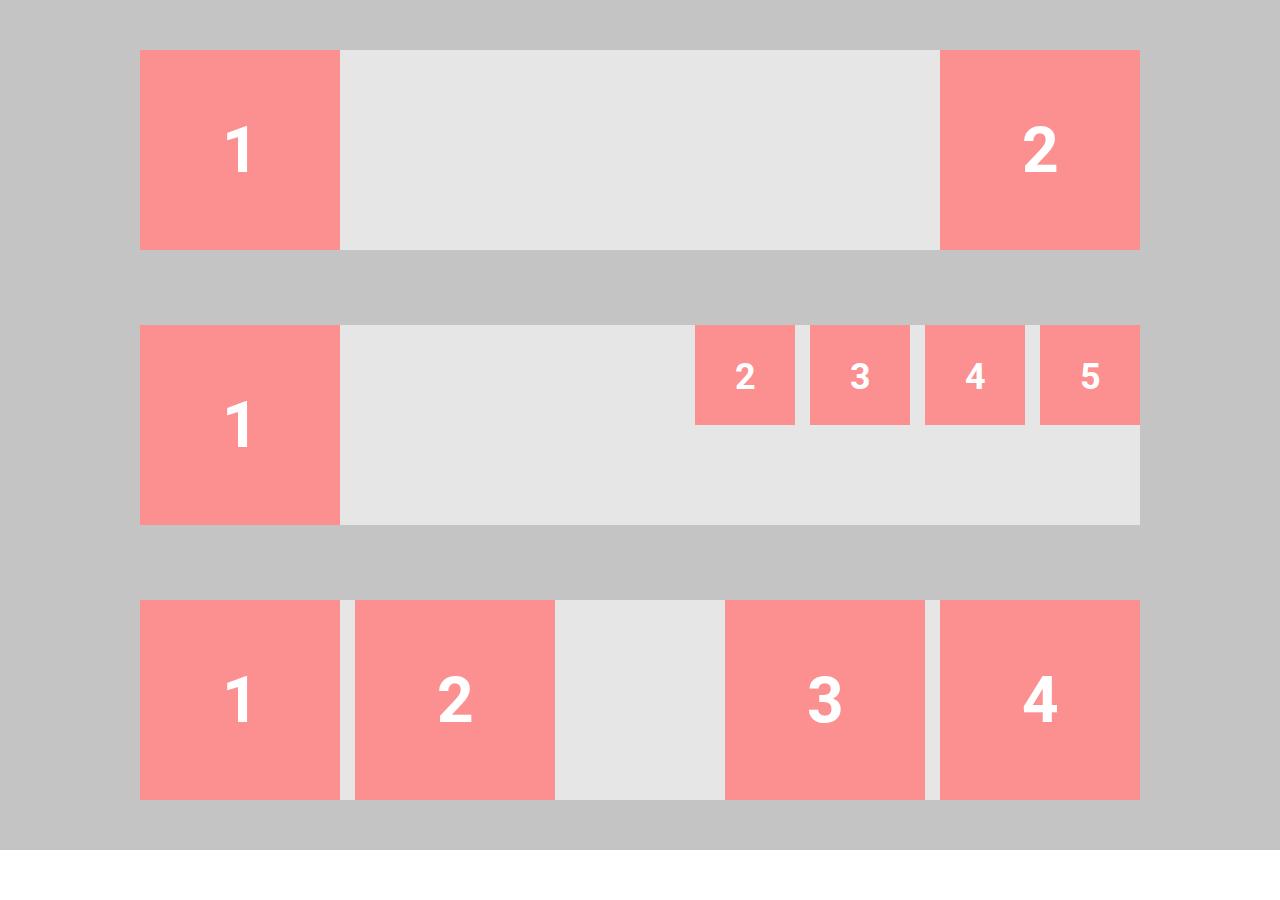
==== index.html @ e676bbd2 "add boxes" ====
<!DOCTYPE html>
<html lang="en">

<head>
    <meta charset="UTF-8">
    <meta http-equiv="X-UA-Compatible" content="IE=edge">
    <meta name="viewport" content="width=, initial-scale=1.0">
    <title>Floats</title>
    <link rel="stylesheet" href="./fonts/font.css">
    <link rel="stylesheet" href="./css/style.css">
</head>

<body>
    <main>
        <section class="wrapper">
            <div class="container_1">
                <div class="box_1">1</div>
                <div class="box_2">2</div>
            </div>
            <p>&nbsp;</p>
            <div class="container_2">
                <div class="box_3">1</div>
                <div class="box_4">5</div>
                <div class="box_5">4</div>
                <div class="box_6">3</div>
                <div class="box_7">2</div>
            </div>
            <p>&nbsp;</p>
            <div class="container_3">
                <div class="box_8">1</div>
                <div class="box_9">2</div>
                <div class="box_10">4</div>
                <div class="box_11">3</div>
            </div>
        </section>
    </main>
</body>

</html>
---- fonts/font.css ----
@font-face {
  font-family: 'Roboto';
  src: url('Roboto-Regular.woff') format('woff'),
       url('Roboto-Regular.woff2') format('woff2');
  font-weight: 400;
  font-style: normal;
}

@font-face {
  font-family: 'Roboto';
  src: url('Roboto-Medium.woff') format('woff'),
       url('Roboto-Medium.woff2') format('woff2');
  font-weight: 500;
  font-style: normal;
}

@font-face {
  font-family: 'Roboto';
  src: url('Roboto-Bold.woff') format('woff'),
       url('Roboto-Bold.woff2') format('woff2');
  font-weight: 700;
  font-style: normal;
}
---- css/style.css ----
*, ::before, ::after {
    margin: 0;
    padding: 0;
    box-sizing: border-box;
}

img {
    max-width: 100%;
}

a {
    text-decoration: none;
    color: inherit;  
}

html {
    font-family: 'Roboto', sans-serif;
    font-size: 64px;
    font-weight: 700;
    color: #FFFFFF;
    font-style: normal;
    text-align: center;
}

.wrapper {
    background-color: #C4C4C4;
    padding: 50px;
}

.container_1, .container_2, .container_3 {
    width: 1000px;
    height: 200px;
    background-color: #E6E6E6;
    margin: auto;
}

.box_1, .box_2, .box_3, .box_8, .box_9, .box_10, .box_11 {
    width: 200px;
    height: 200px;
    background-color: #FC8F8F;
    padding-top: 63px;
}

.box_4, .box_5, .box_6, .box_7 {
    width: 100px;
    height: 100px;
    background-color: #FC8F8F;
    padding-top: 31px;
    font-size: 36px;
}

.box_1 {
    float: left;
}

.box_2 {
    float: right;
}

.box_3 {
    float: left;
}

.box_4 {
    float: right;
    margin-left: 15px;
}

.box_5 {
    float: right;
    margin-left: 15px;
}

.box_6 {
    float: right;
    margin-left: 15px;
}

.box_7 {
    float: right;
    margin-left: 15px;
}

.box_8 {
    float: left;
    margin-right: 15px;
}

.box_9 {
    float: left;
}

.box_10 {
    float: right;
    margin-left: 15px;
}

.box_11 {
    float: right;
}
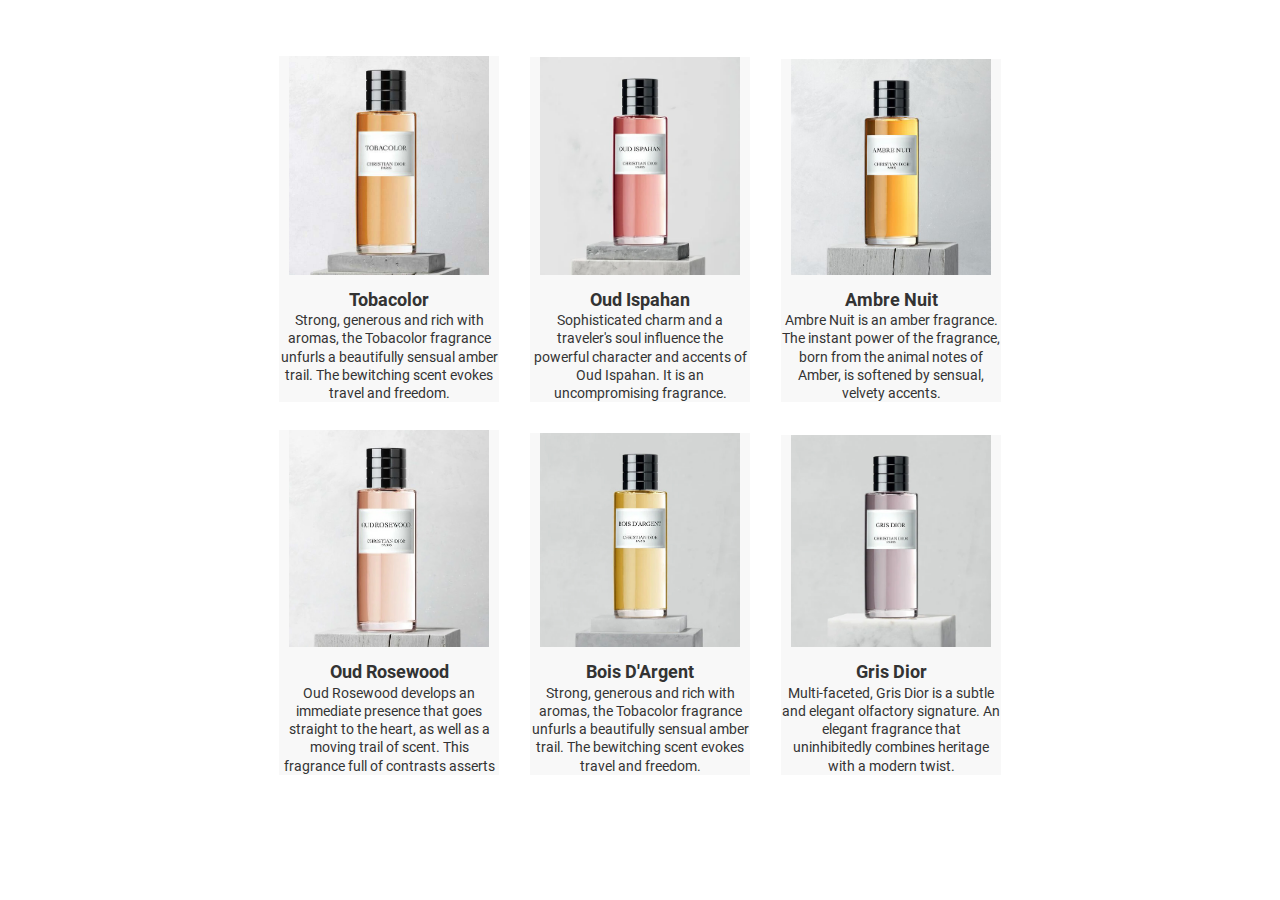
==== commit e92c8d9a: "add photos" ====
--- a/index.html
+++ b/index.html
@@ -5,34 +5,76 @@
     <meta charset="UTF-8">
     <meta http-equiv="X-UA-Compatible" content="IE=edge">
     <meta name="viewport" content="width=, initial-scale=1.0">
-    <title>Floats</title>
+    <title>Cards</title>
     <link rel="stylesheet" href="./fonts/font.css">
     <link rel="stylesheet" href="./css/style.css">
 </head>
 
 <body>
     <main>
-        <section class="wrapper">
-            <div class="container_1">
-                <div class="box_1">1</div>
-                <div class="box_2">2</div>
+        <div class="container">
+            <div class="card">
+                <img src="./img/tobacolor.jpg" alt="Tobacolor" width="200">
+                <h1>
+                    Tobacolor
+                </h1>
+                <p>
+                    Strong, generous and rich with aromas, the Tobacolor fragrance unfurls a beautifully sensual amber
+                    trail. The bewitching scent evokes travel and freedom.
+                </p>
             </div>
-            <p>&nbsp;</p>
-            <div class="container_2">
-                <div class="box_3">1</div>
-                <div class="box_4">5</div>
-                <div class="box_5">4</div>
-                <div class="box_6">3</div>
-                <div class="box_7">2</div>
+            <div class="card">
+                <img src="./img/oud_ispahan.jpg" alt="Oud Ispahan" width="200">
+                <h1>
+                    Oud Ispahan
+                </h1>
+                <p>
+                    Sophisticated charm and a traveler's soul influence the powerful character and accents of Oud
+                    Ispahan. It is an uncompromising fragrance.
+                </p>
             </div>
-            <p>&nbsp;</p>
-            <div class="container_3">
-                <div class="box_8">1</div>
-                <div class="box_9">2</div>
-                <div class="box_10">4</div>
-                <div class="box_11">3</div>
+            <div class="card">
+                <img src="./img/ambre_nuit.jpg" alt="Ambre Nuit" width="200">
+                <h1>
+                    Ambre Nuit
+                </h1>
+                <p>
+                    Ambre Nuit is an amber fragrance. The instant power of the fragrance, born from the animal notes of
+                    Amber, is softened by sensual, velvety accents.
+                </p>
             </div>
-        </section>
+            <p class="clearfix"></p>
+            <div class="card">
+                <img src="./img/oud_rosewood.jpg" alt="Oud Rosewood" width="200">
+                <h1>
+                    Oud Rosewood
+                </h1>
+                <p>
+                    Oud Rosewood develops an immediate presence that goes straight to the heart, as well as a moving
+                    trail of scent. This fragrance full of contrasts asserts
+                </p>
+            </div>
+            <div class="card">
+                <img src="./img/bois_dargent.jpg" alt="Bois D'Argent" width="200">
+                <h1>
+                    Bois D'Argent
+                </h1>
+                <p>
+                    Strong, generous and rich with aromas, the Tobacolor fragrance unfurls a beautifully sensual amber
+                    trail. The bewitching scent evokes travel and freedom.
+                </p>
+            </div>
+            <div class="card">
+                <img src="./img/gris_dior.jpg" alt="Gris Dior" width="200">
+                <h1>
+                    Gris Dior
+                </h1>
+                <p>
+                    Multi-faceted, Gris Dior is a subtle and elegant olfactory signature. An elegant fragrance that
+                    uninhibitedly combines heritage with a modern twist.
+                </p>
+            </div>
+        </div>
     </main>
 </body>
 
--- a/css/style.css
+++ b/css/style.css
@@ -6,6 +6,7 @@
 
 img {
     max-width: 100%;
+    padding-bottom: 0.7rem;
 }
 
 a {
@@ -15,86 +16,34 @@
 
 html {
     font-family: 'Roboto', sans-serif;
-    font-size: 64px;
-    font-weight: 700;
-    color: #FFFFFF;
+    font-size: 14px;
+    line-height: 1.3;
+    font-weight: 400;
     font-style: normal;
     text-align: center;
+    color: #333333;
 }
 
-.wrapper {
-    background-color: #C4C4C4;
-    padding: 50px;
+.container {
+    max-width: 800px;
+    margin-left: auto;
+    margin-right: auto;
+    margin-top: 3rem;
 }
 
-.container_1, .container_2, .container_3 {
-    width: 1000px;
-    height: 200px;
-    background-color: #E6E6E6;
-    margin: auto;
+.card {
+    max-width: 220px;
+    display: inline-block;
+    background-color: #f8f8f8;
+    margin: 1rem;
 }
 
-.box_1, .box_2, .box_3, .box_8, .box_9, .box_10, .box_11 {
-    width: 200px;
-    height: 200px;
-    background-color: #FC8F8F;
-    padding-top: 63px;
+h1 {
+    font-size: 1.3rem;
+    font-weight: 700;
+    line-height: 1.6rem;
 }
 
-.box_4, .box_5, .box_6, .box_7 {
-    width: 100px;
-    height: 100px;
-    background-color: #FC8F8F;
-    padding-top: 31px;
-    font-size: 36px;
-}
-
-.box_1 {
-    float: left;
-}
-
-.box_2 {
-    float: right;
-}
-
-.box_3 {
-    float: left;
-}
-
-.box_4 {
-    float: right;
-    margin-left: 15px;
-}
-
-.box_5 {
-    float: right;
-    margin-left: 15px;
-}
-
-.box_6 {
-    float: right;
-    margin-left: 15px;
-}
-
-.box_7 {
-    float: right;
-    margin-left: 15px;
-}
-
-.box_8 {
-    float: left;
-    margin-right: 15px;
-}
-
-.box_9 {
-    float: left;
-}
-
-.box_10 {
-    float: right;
-    margin-left: 15px;
-}
-
-.box_11 {
-    float: right;
+.clearfix {
+    clear: both;
 }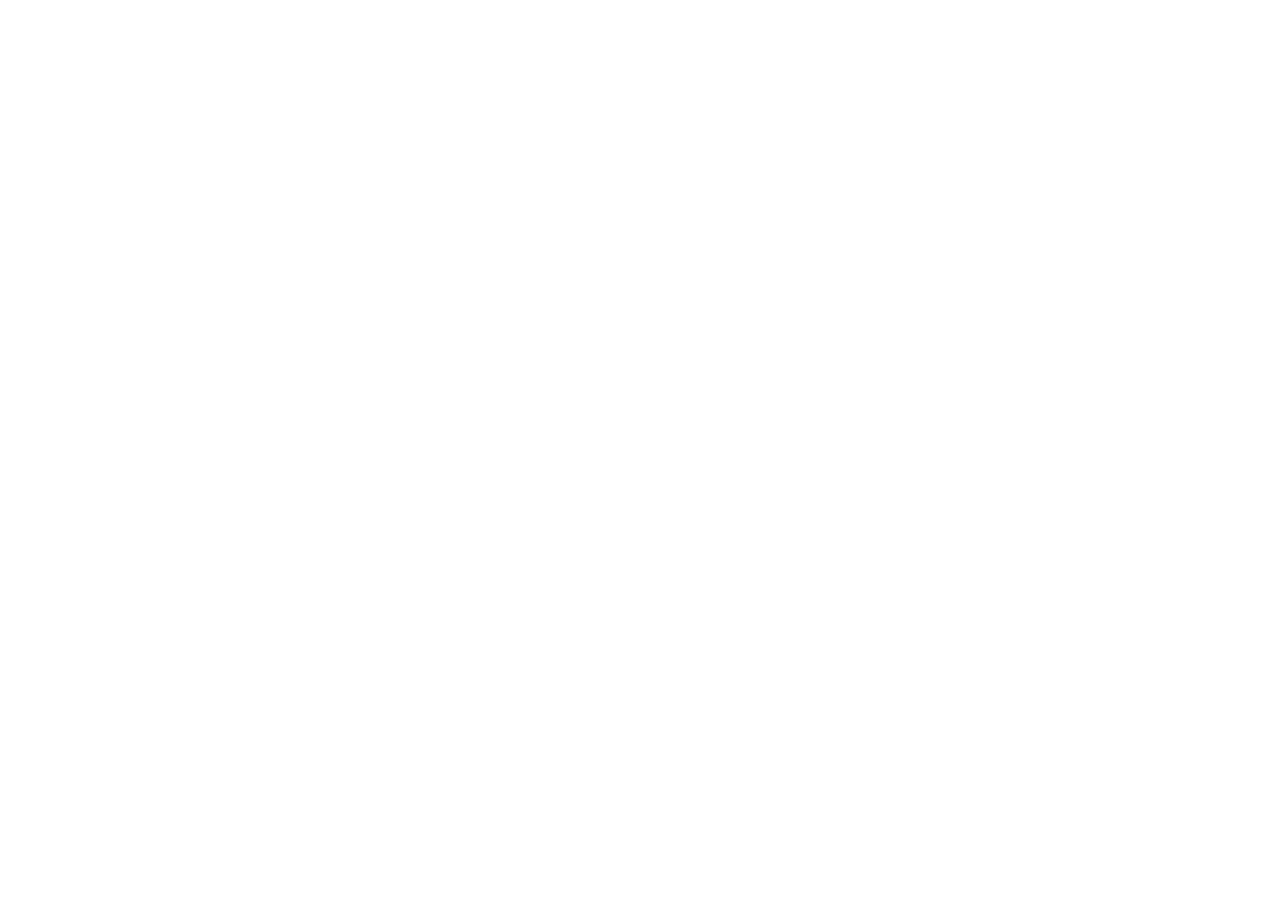
==== commit 335614fa: "updated blank page" ====
--- a/index.html
+++ b/index.html
@@ -5,77 +5,15 @@
     <meta charset="UTF-8">
     <meta http-equiv="X-UA-Compatible" content="IE=edge">
     <meta name="viewport" content="width=, initial-scale=1.0">
-    <title>Cards</title>
+    <title>Document</title>
     <link rel="stylesheet" href="./fonts/font.css">
     <link rel="stylesheet" href="./css/style.css">
 </head>
 
 <body>
-    <main>
-        <div class="container">
-            <div class="card">
-                <img src="./img/tobacolor.jpg" alt="Tobacolor" width="200">
-                <h1>
-                    Tobacolor
-                </h1>
-                <p>
-                    Strong, generous and rich with aromas, the Tobacolor fragrance unfurls a beautifully sensual amber
-                    trail. The bewitching scent evokes travel and freedom.
-                </p>
-            </div>
-            <div class="card">
-                <img src="./img/oud_ispahan.jpg" alt="Oud Ispahan" width="200">
-                <h1>
-                    Oud Ispahan
-                </h1>
-                <p>
-                    Sophisticated charm and a traveler's soul influence the powerful character and accents of Oud
-                    Ispahan. It is an uncompromising fragrance.
-                </p>
-            </div>
-            <div class="card">
-                <img src="./img/ambre_nuit.jpg" alt="Ambre Nuit" width="200">
-                <h1>
-                    Ambre Nuit
-                </h1>
-                <p>
-                    Ambre Nuit is an amber fragrance. The instant power of the fragrance, born from the animal notes of
-                    Amber, is softened by sensual, velvety accents.
-                </p>
-            </div>
-            <p class="clearfix"></p>
-            <div class="card">
-                <img src="./img/oud_rosewood.jpg" alt="Oud Rosewood" width="200">
-                <h1>
-                    Oud Rosewood
-                </h1>
-                <p>
-                    Oud Rosewood develops an immediate presence that goes straight to the heart, as well as a moving
-                    trail of scent. This fragrance full of contrasts asserts
-                </p>
-            </div>
-            <div class="card">
-                <img src="./img/bois_dargent.jpg" alt="Bois D'Argent" width="200">
-                <h1>
-                    Bois D'Argent
-                </h1>
-                <p>
-                    Strong, generous and rich with aromas, the Tobacolor fragrance unfurls a beautifully sensual amber
-                    trail. The bewitching scent evokes travel and freedom.
-                </p>
-            </div>
-            <div class="card">
-                <img src="./img/gris_dior.jpg" alt="Gris Dior" width="200">
-                <h1>
-                    Gris Dior
-                </h1>
-                <p>
-                    Multi-faceted, Gris Dior is a subtle and elegant olfactory signature. An elegant fragrance that
-                    uninhibitedly combines heritage with a modern twist.
-                </p>
-            </div>
-        </div>
-    </main>
+    <header></header>
+    <main></main>
+    <footer></footer>
 </body>
 
 </html>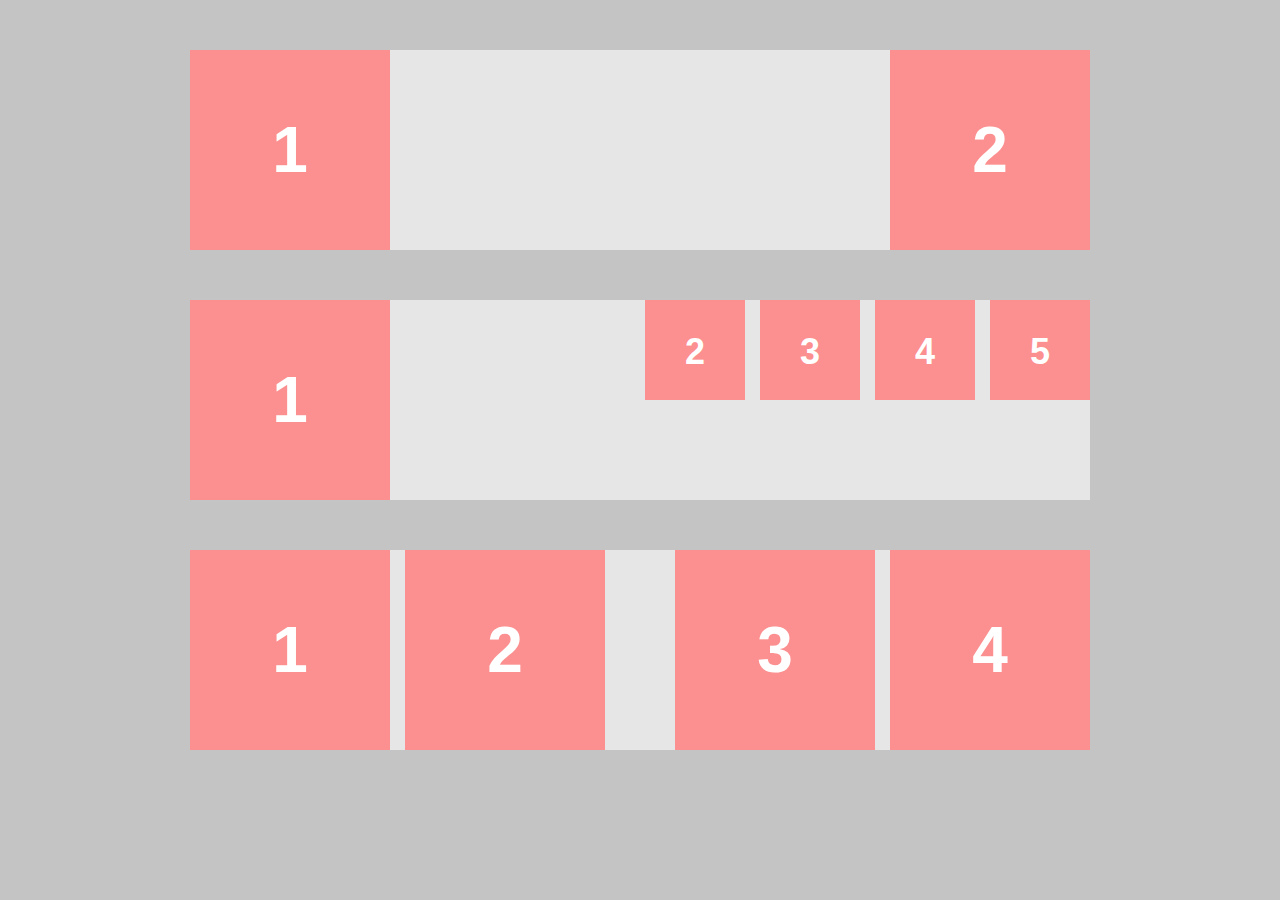
==== commit 7f31b15b: "added floats" ====
--- a/index.html
+++ b/index.html
@@ -4,16 +4,43 @@
 <head>
     <meta charset="UTF-8">
     <meta http-equiv="X-UA-Compatible" content="IE=edge">
-    <meta name="viewport" content="width=, initial-scale=1.0">
-    <title>Document</title>
+    <meta name="viewport" content="width=device-width, initial-scale=1.0">
+    <title>Floats</title>
     <link rel="stylesheet" href="./fonts/font.css">
     <link rel="stylesheet" href="./css/style.css">
 </head>
 
 <body>
-    <header></header>
-    <main></main>
-    <footer></footer>
+    <main>
+        <section class="wrapper">
+            <div class="container">
+                <div class="box_1">1</div>
+                <div class="box_2">2</div>
+                <p class="clearfix"></p>
+            </div>
+            <div class="container">
+                <div class="box_3">1</div>
+                <div class="second-right">
+                    <div class="box_4">2</div>
+                    <div class="box_5">3</div>
+                    <div class="box_6">4</div>
+                    <div class="box_7">5</div>
+                </div>
+                <p class="clearfix"></p>
+            </div>
+            <div class="container">
+                <div class="third-left">
+                    <div class="box_8">1</div>
+                    <div class="box_9">2</div>
+                </div>
+                <div class="third-right">
+                    <div class="box_10">3</div>
+                    <div class="box_11">4</div>
+                </div>
+                <p class="clearfix"></p>
+            </div>
+        </section>
+    </main>
 </body>
 
 </html>--- a/css/style.css
+++ b/css/style.css
@@ -6,7 +6,6 @@
 
 img {
     max-width: 100%;
-    padding-bottom: 0.7rem;
 }
 
 a {
@@ -16,34 +15,54 @@
 
 html {
     font-family: 'Roboto', sans-serif;
-    font-size: 14px;
-    line-height: 1.3;
-    font-weight: 400;
+    font-size: 64px;
+    font-weight: 700;
+    color: #FFFFFF;
     font-style: normal;
     text-align: center;
-    color: #333333;
+    background-color: #C4C4C4;
+}
+
+.wrapper {
+    width: 100%;
+    max-width: 1000px;
+    margin-left: auto;
+    margin-right: auto;
 }
 
 .container {
-    max-width: 800px;
-    margin-left: auto;
-    margin-right: auto;
-    margin-top: 3rem;
+    background-color: #E6E6E6;
+    margin: 50px;
 }
 
-.card {
-    max-width: 220px;
-    display: inline-block;
-    background-color: #f8f8f8;
-    margin: 1rem;
+.box_1, .box_2, .box_3, .box_8, .box_9, .box_10, .box_11 {
+    width: 200px;
+    height: 200px;
+    background-color: #FC8F8F;
+    padding: 63px;
 }
 
-h1 {
-    font-size: 1.3rem;
-    font-weight: 700;
-    line-height: 1.6rem;
+.box_4, .box_5, .box_6, .box_7 {
+    width: 100px;
+    height: 100px;
+    background-color: #FC8F8F;
+    padding-top: 31px;
+    font-size: 36px;
+    margin-left: 15px;
+}
+
+.box_1, .box_3, .box_4, .box_5, .box_6, .box_7, .box_8, .box_9, .box_10, .third-left {
+    float: left;
+}
+
+.box_2, .box_11, .second-right, .third-right {
+    float: right;
 }
 
 .clearfix {
     clear: both;
+}
+
+.box_9, .box_11 {
+    margin-left: 15px;
 }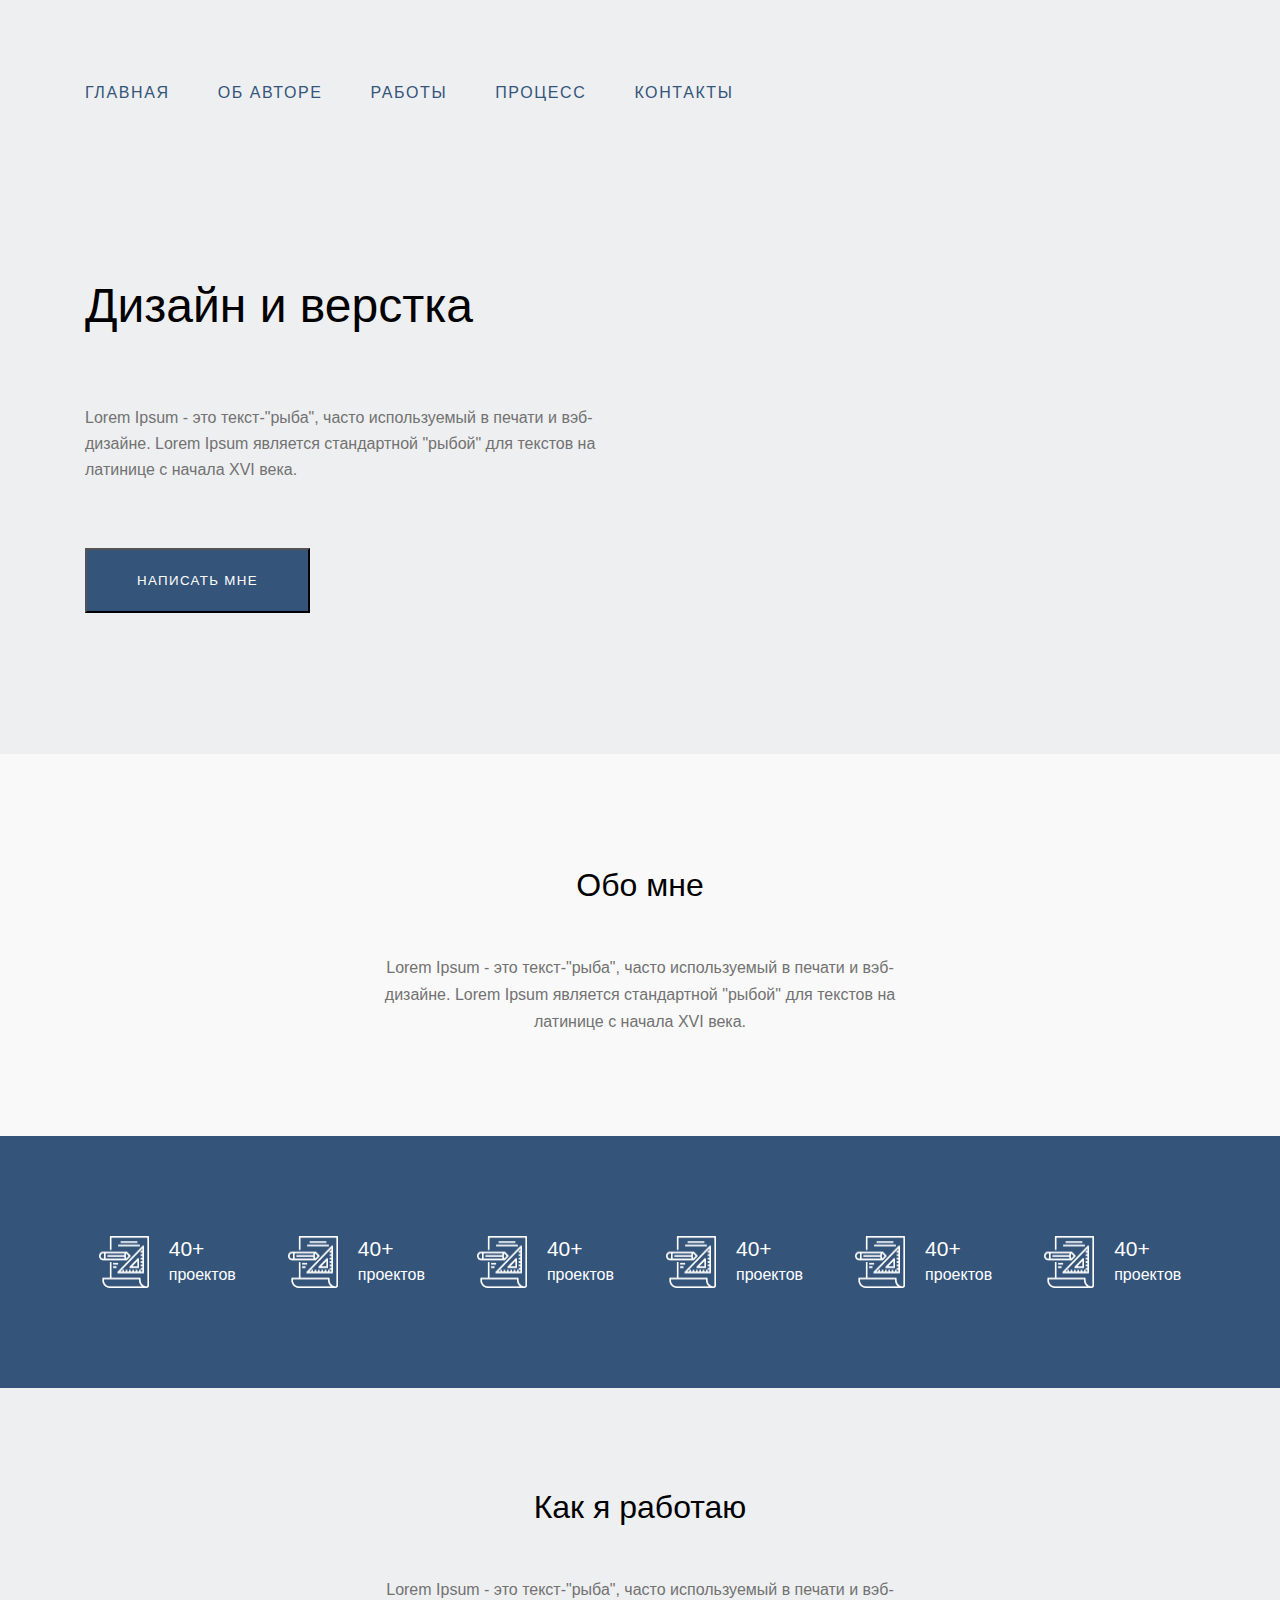
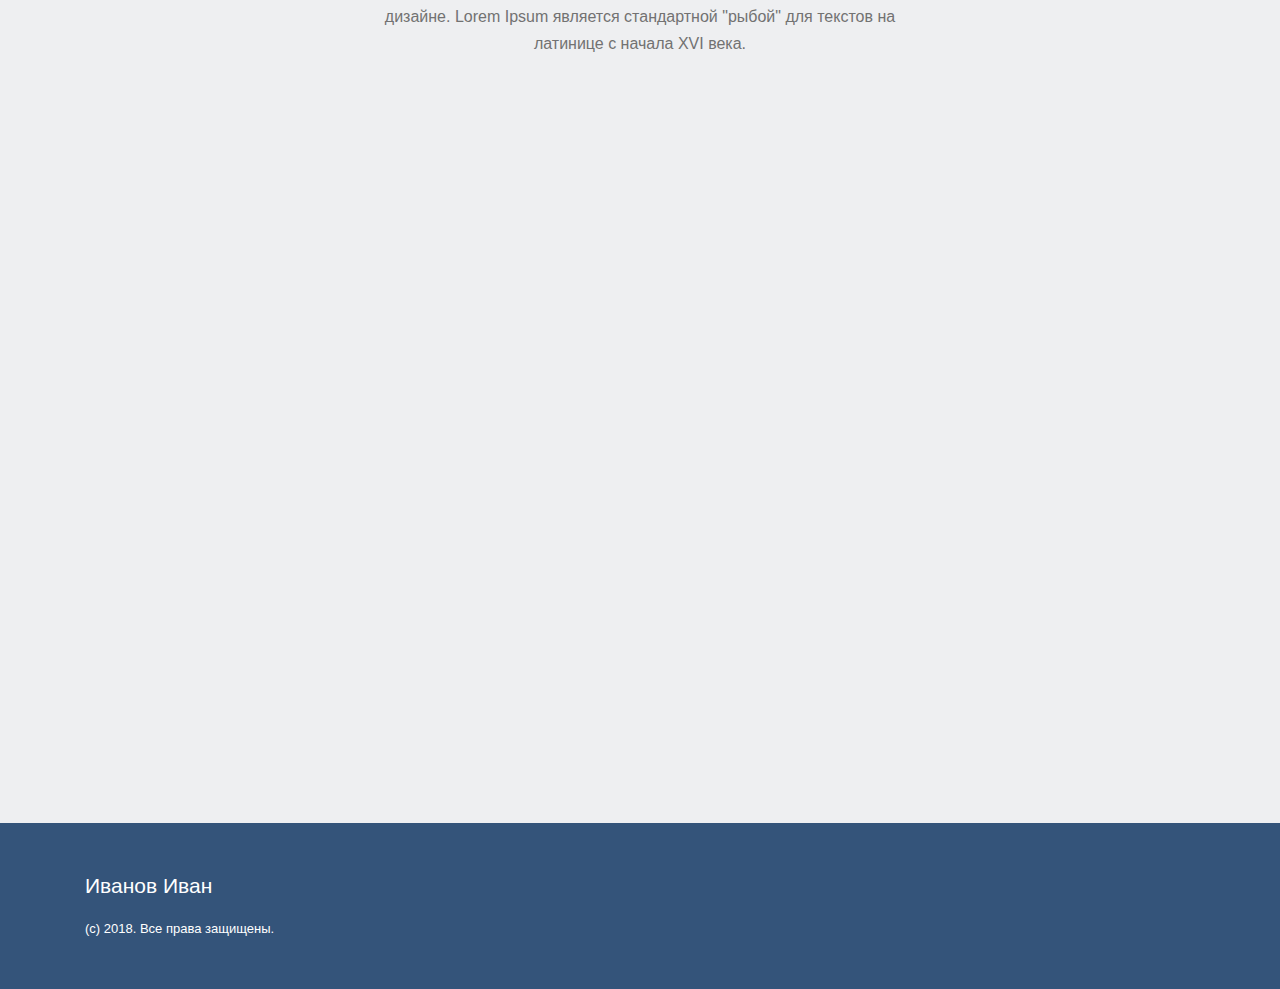
==== commit a3149474: "added cards" ====
--- a/index.html
+++ b/index.html
@@ -4,43 +4,127 @@
 <head>
     <meta charset="UTF-8">
     <meta http-equiv="X-UA-Compatible" content="IE=edge">
-    <meta name="viewport" content="width=device-width, initial-scale=1.0">
-    <title>Floats</title>
+    <meta name="viewport" content="width=, initial-scale=1.0">
+    <title>Simple Site</title>
+    <link rel="stylesheet" href="./css/reset.css">
     <link rel="stylesheet" href="./fonts/font.css">
     <link rel="stylesheet" href="./css/style.css">
 </head>
 
 <body>
     <main>
-        <section class="wrapper">
+        <section class="header">
             <div class="container">
-                <div class="box_1">1</div>
-                <div class="box_2">2</div>
-                <p class="clearfix"></p>
+                <nav class="nav">
+                    <a href="#" class="nav_link">ГЛАВНАЯ</a>
+                    <a href="#" class="nav_link">ОБ АВТОРЕ</a>
+                    <a href="#" class="nav_link">РАБОТЫ</a>
+                    <a href="#" class="nav_link">ПРОЦЕСС</a>
+                    <a href="#" class="nav_link">КОНТАКТЫ</a>
+                </nav>
+                <h1 class="heading">Дизайн и верстка</h1>
+                <p class="description">
+                    Lorem Ipsum - это текст-"рыба", часто используемый в печати и вэб-дизайне. Lorem Ipsum является
+                    стандартной "рыбой" для текстов на латинице с начала XVI века.
+                </p>
+                <button class="button">НАПИСАТЬ МНЕ</button>
             </div>
+        </section>
+        <section class="section_about">
+            <h2 class="heading_about">Обо мне</h2>
+            <p class="text_about">Lorem Ipsum - это текст-"рыба", часто используемый в печати и вэб-дизайне. Lorem Ipsum
+                является стандартной "рыбой" для текстов на латинице с начала XVI века.</p>
+        </section>
+
+
+
+        <section class="cards">
+            <div class="cards_line">
+                <div class="card">
+                    <img src="./img/card.png" alt="">
+                    <div class="card_text">
+                        <p class="first_line">40+</p>
+                        <p class="second_line">проектов</p>
+                    </div>
+                </div>
+                <div class="card">
+                    <img src="./img/card.png" alt="">
+                    <div class="card_text">
+                        <p class="first_line">40+</p>
+                        <p class="second_line">проектов</p>
+                    </div>
+                </div>
+                <div class="card">
+                    <img src="./img/card.png" alt="">
+                    <div class="card_text">
+                        <p class="first_line">40+</p>
+                        <p class="second_line">проектов</p>
+                    </div>
+                </div>
+                <div class="card">
+                    <img src="./img/card.png" alt="">
+                    <div class="card_text">
+                        <p class="first_line">40+</p>
+                        <p class="second_line">проектов</p>
+                    </div>
+                </div>
+                <div class="card">
+                    <img src="./img/card.png" alt="">
+                    <div class="card_text">
+                        <p class="first_line">40+</p>
+                        <p class="second_line">проектов</p>
+                    </div>
+                </div>
+                <div class="card">
+                    <img src="./img/card.png" alt="">
+                    <div class="card_text">
+                        <p class="first_line">40+</p>
+                        <p class="second_line">проектов</p>
+                    </div>
+                </div>
+
+            </div>
+
+
+
+
+
+            <!-- <div class="container">
+                <div class="cards">
+                    <div class="card_1">
+                        <div class="image">
+                            <img src="./img/card.png" alt="card">
+                        </div>
+                        <div class="card_description">
+                            <p class="number">40+</p>
+                            <p class="project">проектов</p>
+                        </div>
+                    </div>
+                </div>
+            </div> -->
+        </section>
+
+
+
+
+        <section class="section_work">
             <div class="container">
-                <div class="box_3">1</div>
-                <div class="second-right">
-                    <div class="box_4">2</div>
-                    <div class="box_5">3</div>
-                    <div class="box_6">4</div>
-                    <div class="box_7">5</div>
-                </div>
-                <p class="clearfix"></p>
-            </div>
-            <div class="container">
-                <div class="third-left">
-                    <div class="box_8">1</div>
-                    <div class="box_9">2</div>
-                </div>
-                <div class="third-right">
-                    <div class="box_10">3</div>
-                    <div class="box_11">4</div>
-                </div>
-                <p class="clearfix"></p>
+                <h2 class="heading_work">Как я работаю</h2>
+                <p class="text_work">Lorem Ipsum - это текст-"рыба", часто используемый в печати и вэб-дизайне. Lorem
+                    Ipsum является стандартной "рыбой" для текстов на латинице с начала XVI века.</p>
+                <iframe width="1110" height="600" src="https://www.youtube.com/embed/FCL29cyOlYc"
+                    title="YouTube video player" frameborder="0"
+                    allow="accelerometer; autoplay; clipboard-write; encrypted-media; gyroscope; picture-in-picture"
+                    allowfullscreen></iframe>
             </div>
         </section>
     </main>
+    <footer class="footer">
+        <div class="container">
+            <p class="footer_first">Иванов Иван</p>
+            <p class="footer_second">(с) 2018. Все права защищены.</p>
+        </div>
+    </footer>
 </body>
 
 </html>--- a/css/style.css
+++ b/css/style.css
@@ -1,68 +1,144 @@
-*, ::before, ::after {
-    margin: 0;
-    padding: 0;
-    box-sizing: border-box;
+html {
+    background-color: #F9F9F9;
 }
 
-img {
-    max-width: 100%;
+.header {
+    background-color: #EEEFF1;
 }
 
-a {
-    text-decoration: none;
-    color: inherit;  
+.nav {
+    padding-top: 80px;
+    font-weight: 500;
+    line-height: 26px;
+    letter-spacing: 0.1em;
+    color: #34547A;
+    padding-bottom: 10rem;
 }
 
-html {
-    font-family: 'Roboto', sans-serif;
-    font-size: 64px;
-    font-weight: 700;
-    color: #FFFFFF;
-    font-style: normal;
-    text-align: center;
-    background-color: #C4C4C4;
+.nav_link + .nav_link {
+    margin-left: 42px;
 }
 
-.wrapper {
-    width: 100%;
-    max-width: 1000px;
+.heading {
+    font-weight: 500;
+    font-size: 48px;
+    line-height: 79px;
+}
+
+.description {
+    max-width: 540px;
+    margin-top: 60px;
+    margin-bottom: 65px;
+    line-height: 26px;
+    color: #727272;
+}
+
+.button {
+    width: 225px;
+    height: 65px;
+    background-color: #34547A;
+    text-align: center;
+    letter-spacing: 0.1em;
+    color: #FFFFFF;
+    margin-bottom: 141px;
+}
+
+.section_about {
+    text-align: center;
+}
+
+h2 {
+    font-weight: 500;
+    font-size: 32px;
+    line-height: 38px;
+    margin-top: 112px;
+}
+
+.text_about {
+    max-width: 540px;
+    color: #727272;
+    margin: 50px auto 100px auto;
+}
+
+.cards {
+    background-color: #34547A;
+}
+
+.card {
+    display: flex;
+}
+
+.cards_line {
+    display: flex;
+    justify-content: center;
+    padding-top: 100px;
+    padding-bottom: 100px;
+
+}
+
+.card + .card {
+    margin-left: 52px;
+}
+
+.card_text {
+    margin-left: 20px;
+}
+
+.first_line {
+    font-weight: 500;
+    font-size: 21px;
+    line-height: 25px;
+    color: #FFFFFF;
+}
+
+.second_line {
+    color: #FFFFFF;
+}
+
+.section_work {
+    background-color: #EEEFF1;
+    text-align: center;
+}
+
+.heading_work {
+    font-weight: 500;
+    font-size: 32px;
+    line-height: 38px;
+    text-align: center;
+    padding-top: 100px;
+    margin-top: 0;
+}
+
+.text_work {
+    color: #727272;
+    max-width: 540px;
+    padding-top: 50px;
+    padding-bottom: 57px;
     margin-left: auto;
     margin-right: auto;
 }
 
-.container {
-    background-color: #E6E6E6;
-    margin: 50px;
+iframe {
+    width: 100%;
+    margin-bottom: 100px;
 }
 
-.box_1, .box_2, .box_3, .box_8, .box_9, .box_10, .box_11 {
-    width: 200px;
-    height: 200px;
-    background-color: #FC8F8F;
-    padding: 63px;
+.footer {
+    background-color: #34547A;
 }
 
-.box_4, .box_5, .box_6, .box_7 {
-    width: 100px;
-    height: 100px;
-    background-color: #FC8F8F;
-    padding-top: 31px;
-    font-size: 36px;
-    margin-left: 15px;
+.footer_first {
+    padding-top: 50px;
+    font-weight: 500;
+    font-size: 21px;
+    line-height: 25px;
+    color: #FFFFFF;
 }
 
-.box_1, .box_3, .box_4, .box_5, .box_6, .box_7, .box_8, .box_9, .box_10, .third-left {
-    float: left;
-}
-
-.box_2, .box_11, .second-right, .third-right {
-    float: right;
-}
-
-.clearfix {
-    clear: both;
-}
-
-.box_9, .box_11 {
-    margin-left: 15px;
+.footer_second {
+    margin-top: 20px;
+    padding-bottom: 50px;
+    font-size: 13px;
+    line-height: 21px;
+    color: #FFFFFF;
 }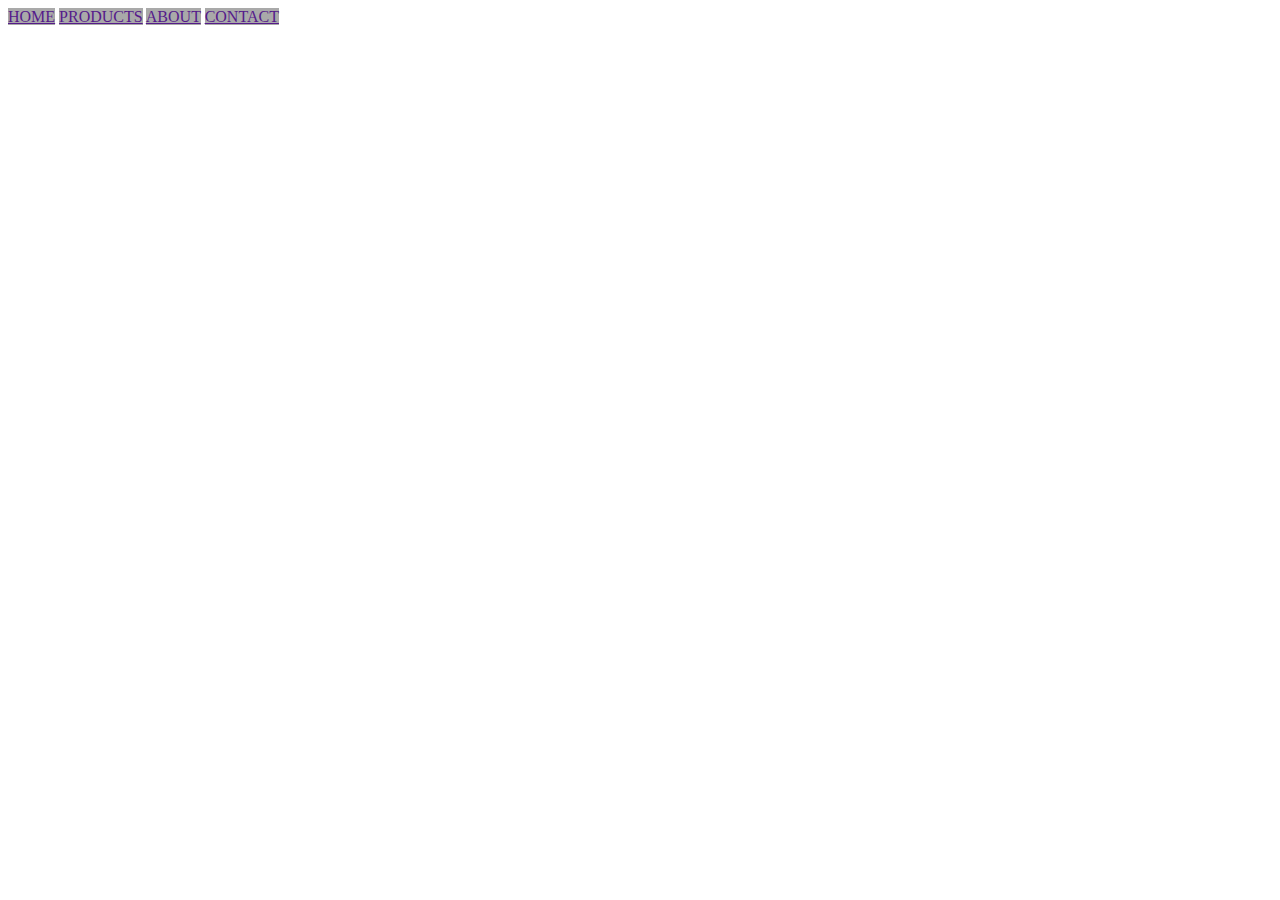
==== commit a76ff436: "updated index&css" ====
--- a/index.html
+++ b/index.html
@@ -5,126 +5,20 @@
     <meta charset="UTF-8">
     <meta http-equiv="X-UA-Compatible" content="IE=edge">
     <meta name="viewport" content="width=, initial-scale=1.0">
-    <title>Simple Site</title>
-    <link rel="stylesheet" href="./css/reset.css">
+    <title>Document</title>
     <link rel="stylesheet" href="./fonts/font.css">
     <link rel="stylesheet" href="./css/style.css">
 </head>
 
 <body>
+    <header></header>
     <main>
-        <section class="header">
-            <div class="container">
-                <nav class="nav">
-                    <a href="#" class="nav_link">ГЛАВНАЯ</a>
-                    <a href="#" class="nav_link">ОБ АВТОРЕ</a>
-                    <a href="#" class="nav_link">РАБОТЫ</a>
-                    <a href="#" class="nav_link">ПРОЦЕСС</a>
-                    <a href="#" class="nav_link">КОНТАКТЫ</a>
-                </nav>
-                <h1 class="heading">Дизайн и верстка</h1>
-                <p class="description">
-                    Lorem Ipsum - это текст-"рыба", часто используемый в печати и вэб-дизайне. Lorem Ipsum является
-                    стандартной "рыбой" для текстов на латинице с начала XVI века.
-                </p>
-                <button class="button">НАПИСАТЬ МНЕ</button>
-            </div>
-        </section>
-        <section class="section_about">
-            <h2 class="heading_about">Обо мне</h2>
-            <p class="text_about">Lorem Ipsum - это текст-"рыба", часто используемый в печати и вэб-дизайне. Lorem Ipsum
-                является стандартной "рыбой" для текстов на латинице с начала XVI века.</p>
-        </section>
-
-
-
-        <section class="cards">
-            <div class="cards_line">
-                <div class="card">
-                    <img src="./img/card.png" alt="">
-                    <div class="card_text">
-                        <p class="first_line">40+</p>
-                        <p class="second_line">проектов</p>
-                    </div>
-                </div>
-                <div class="card">
-                    <img src="./img/card.png" alt="">
-                    <div class="card_text">
-                        <p class="first_line">40+</p>
-                        <p class="second_line">проектов</p>
-                    </div>
-                </div>
-                <div class="card">
-                    <img src="./img/card.png" alt="">
-                    <div class="card_text">
-                        <p class="first_line">40+</p>
-                        <p class="second_line">проектов</p>
-                    </div>
-                </div>
-                <div class="card">
-                    <img src="./img/card.png" alt="">
-                    <div class="card_text">
-                        <p class="first_line">40+</p>
-                        <p class="second_line">проектов</p>
-                    </div>
-                </div>
-                <div class="card">
-                    <img src="./img/card.png" alt="">
-                    <div class="card_text">
-                        <p class="first_line">40+</p>
-                        <p class="second_line">проектов</p>
-                    </div>
-                </div>
-                <div class="card">
-                    <img src="./img/card.png" alt="">
-                    <div class="card_text">
-                        <p class="first_line">40+</p>
-                        <p class="second_line">проектов</p>
-                    </div>
-                </div>
-
-            </div>
-
-
-
-
-
-            <!-- <div class="container">
-                <div class="cards">
-                    <div class="card_1">
-                        <div class="image">
-                            <img src="./img/card.png" alt="card">
-                        </div>
-                        <div class="card_description">
-                            <p class="number">40+</p>
-                            <p class="project">проектов</p>
-                        </div>
-                    </div>
-                </div>
-            </div> -->
-        </section>
-
-
-
-
-        <section class="section_work">
-            <div class="container">
-                <h2 class="heading_work">Как я работаю</h2>
-                <p class="text_work">Lorem Ipsum - это текст-"рыба", часто используемый в печати и вэб-дизайне. Lorem
-                    Ipsum является стандартной "рыбой" для текстов на латинице с начала XVI века.</p>
-                <iframe width="1110" height="600" src="https://www.youtube.com/embed/FCL29cyOlYc"
-                    title="YouTube video player" frameborder="0"
-                    allow="accelerometer; autoplay; clipboard-write; encrypted-media; gyroscope; picture-in-picture"
-                    allowfullscreen></iframe>
-            </div>
-        </section>
+        <a href="">HOME</a>
+        <a href="">PRODUCTS</a>
+        <a href="">ABOUT</a>
+        <a href="">CONTACT</a>
     </main>
-    <footer class="footer">
-        <div class="container">
-            <p class="footer_first">Иванов Иван</p>
-            <p class="footer_second">(с) 2018. Все права защищены.</p>
-        </div>
-    </footer>
+    <footer></footer>
 </body>
 
 </html>--- a/fonts/font.css
+++ b/fonts/font.css
@@ -0,0 +1,26 @@
+@font-face {
+  font-family: 'Roboto';
+  src: url('Roboto-Regular.woff') format('woff'),
+       url('Roboto-Regular.woff2') format('woff2');
+  font-weight: 400;
+  font-style: normal;
+}
+
+@font-face {
+  font-family: 'Roboto';
+  src: url('Roboto-Medium.woff') format('woff'),
+       url('Roboto-Medium.woff2') format('woff2');
+  font-weight: 500;
+  font-style: normal;
+}
+
+@font-face {
+  font-family: 'Roboto';
+  src: url('Roboto-Bold.woff') format('woff'),
+       url('Roboto-Bold.woff2') format('woff2');
+  font-weight: 700;
+  font-style: normal;
+}
+
+
+
--- a/css/style.css
+++ b/css/style.css
@@ -1,144 +1,4 @@
-html {
-    background-color: #F9F9F9;
-}
-
-.header {
-    background-color: #EEEFF1;
-}
-
-.nav {
-    padding-top: 80px;
-    font-weight: 500;
-    line-height: 26px;
-    letter-spacing: 0.1em;
-    color: #34547A;
-    padding-bottom: 10rem;
-}
-
-.nav_link + .nav_link {
-    margin-left: 42px;
-}
-
-.heading {
-    font-weight: 500;
-    font-size: 48px;
-    line-height: 79px;
-}
-
-.description {
-    max-width: 540px;
-    margin-top: 60px;
-    margin-bottom: 65px;
-    line-height: 26px;
-    color: #727272;
-}
-
-.button {
-    width: 225px;
-    height: 65px;
-    background-color: #34547A;
-    text-align: center;
-    letter-spacing: 0.1em;
-    color: #FFFFFF;
-    margin-bottom: 141px;
-}
-
-.section_about {
-    text-align: center;
-}
-
-h2 {
-    font-weight: 500;
-    font-size: 32px;
-    line-height: 38px;
-    margin-top: 112px;
-}
-
-.text_about {
-    max-width: 540px;
-    color: #727272;
-    margin: 50px auto 100px auto;
-}
-
-.cards {
-    background-color: #34547A;
-}
-
-.card {
-    display: flex;
-}
-
-.cards_line {
-    display: flex;
-    justify-content: center;
-    padding-top: 100px;
-    padding-bottom: 100px;
-
-}
-
-.card + .card {
-    margin-left: 52px;
-}
-
-.card_text {
-    margin-left: 20px;
-}
-
-.first_line {
-    font-weight: 500;
-    font-size: 21px;
-    line-height: 25px;
-    color: #FFFFFF;
-}
-
-.second_line {
-    color: #FFFFFF;
-}
-
-.section_work {
-    background-color: #EEEFF1;
-    text-align: center;
-}
-
-.heading_work {
-    font-weight: 500;
-    font-size: 32px;
-    line-height: 38px;
-    text-align: center;
-    padding-top: 100px;
-    margin-top: 0;
-}
-
-.text_work {
-    color: #727272;
-    max-width: 540px;
-    padding-top: 50px;
-    padding-bottom: 57px;
-    margin-left: auto;
-    margin-right: auto;
-}
-
-iframe {
-    width: 100%;
-    margin-bottom: 100px;
-}
-
-.footer {
-    background-color: #34547A;
-}
-
-.footer_first {
-    padding-top: 50px;
-    font-weight: 500;
-    font-size: 21px;
-    line-height: 25px;
-    color: #FFFFFF;
-}
-
-.footer_second {
-    margin-top: 20px;
-    padding-bottom: 50px;
-    font-size: 13px;
-    line-height: 21px;
-    color: #FFFFFF;
+a {
+    background-color: darkgray;
+    padding: 1 rem 2 rem;
 }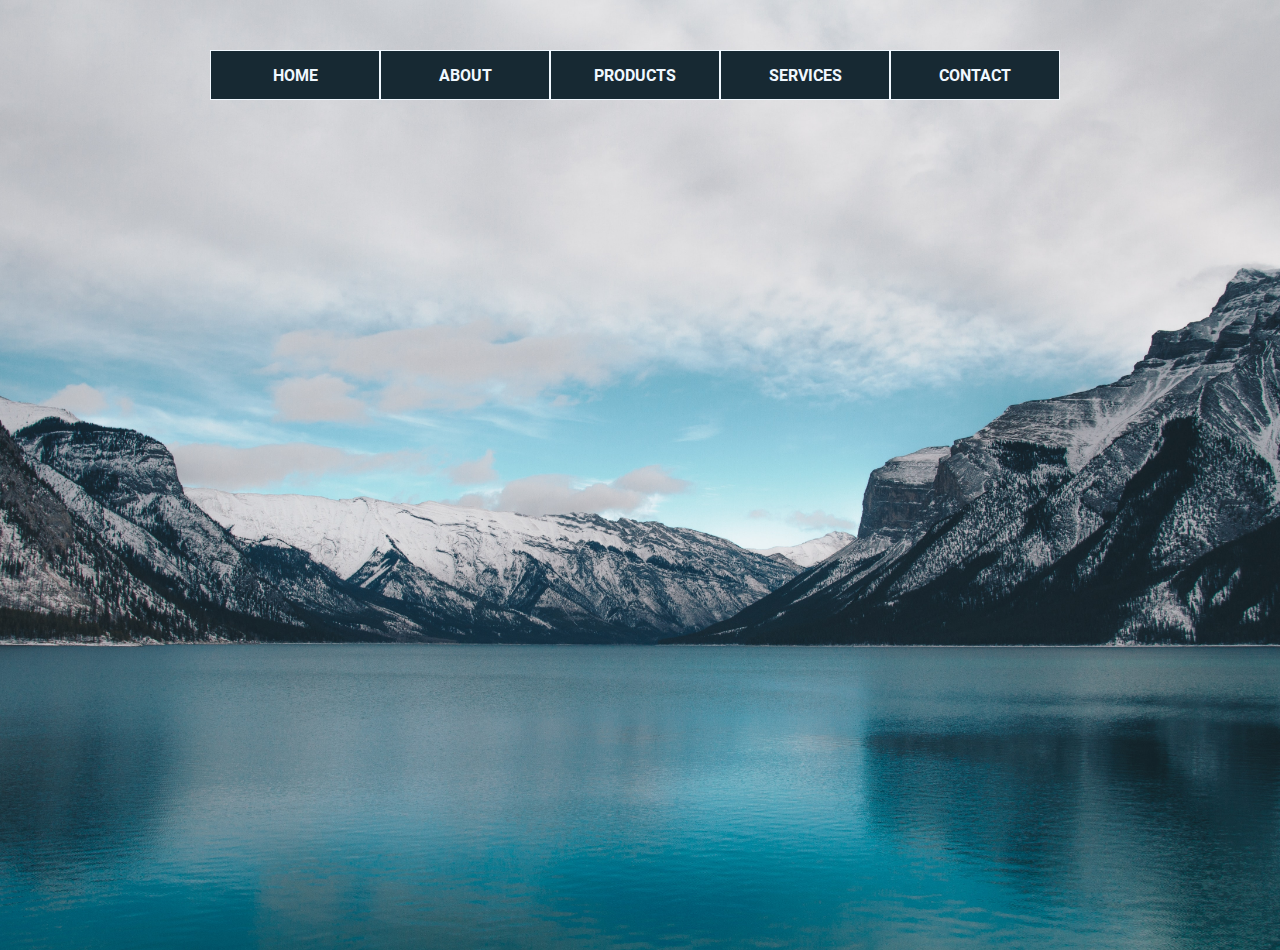
==== commit 8de30453: "added background" ====
--- a/index.html
+++ b/index.html
@@ -5,19 +5,37 @@
     <meta charset="UTF-8">
     <meta http-equiv="X-UA-Compatible" content="IE=edge">
     <meta name="viewport" content="width=, initial-scale=1.0">
-    <title>Document</title>
+    <title>Dropdown Menu</title>
+    <link rel="stylesheet" href="./css/reset.css">
     <link rel="stylesheet" href="./fonts/font.css">
     <link rel="stylesheet" href="./css/style.css">
 </head>
 
 <body>
-    <header></header>
-    <main>
-        <a href="">HOME</a>
-        <a href="">PRODUCTS</a>
-        <a href="">ABOUT</a>
-        <a href="">CONTACT</a>
-    </main>
+    <header>
+        <div class="menu">
+            <ul>
+                <li>HOME</li>
+                <li>ABOUT</li>
+                <li>PRODUCTS
+                    <ul class="sub_menus">
+                        <li>Product 1</li>
+                        <li>Product 2
+                            <ul class="sub_sub_menu">
+                                <li>Item 1</li>
+                                <li>Item 2</li>
+                                <li>Item 3</li>
+                            </ul>
+                        </li>
+                        <li>Product 3</li>
+                    </ul>
+                </li>
+                <li>SERVICES</li>
+                <li>CONTACT</li>
+            </ul>
+        </div>
+    </header>
+    <main></main>
     <footer></footer>
 </body>
 
--- a/css/style.css
+++ b/css/style.css
@@ -1,4 +1,47 @@
-a {
-    background-color: darkgray;
-    padding: 1 rem 2 rem;
-}+body {
+    background-image: url(../img/image.jpg);
+    background-size: cover;
+    -webkit-background-size: cover;
+    background-position: center center;
+    height: 100vh;
+}
+
+.menu {
+    width: 860px;
+    margin: 50px auto;
+}
+
+.menu ul {
+    list-style: none;
+}
+
+.menu ul li {
+    background-color: #172933;
+    width: 170px;
+    height: 50px;
+    border: 1px solid aliceblue;
+    color: aliceblue;
+    font-weight: 700;
+    line-height: 50px;
+    text-align: center;
+    float: left;
+    position: relative;
+}
+
+.menu ul li:hover {
+    background-color: #1B576B;
+}
+
+.menu ul ul {
+    display: none;
+}
+
+.menu ul li:hover > ul {
+    display: block;
+}
+
+.menu ul ul ul {
+    margin-left: 170px;
+    top: 0;
+    position: absolute;
+}
